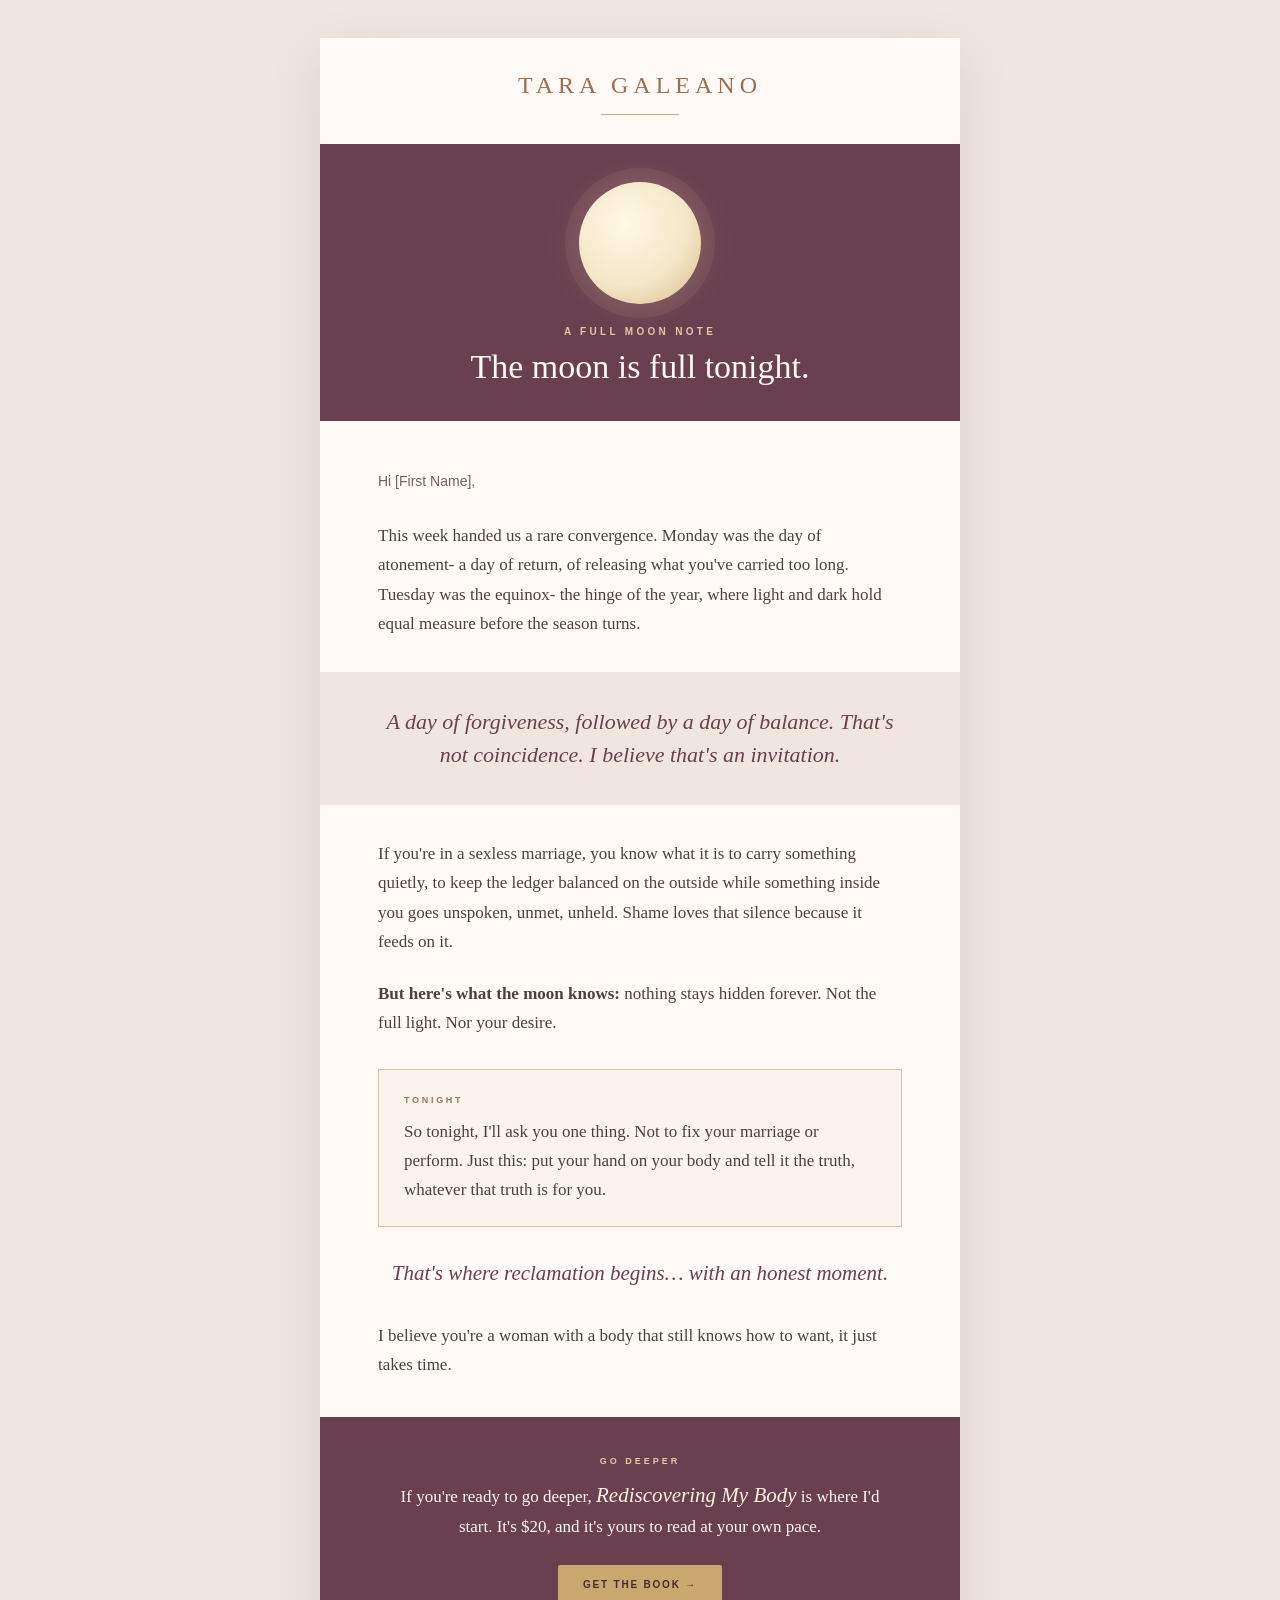
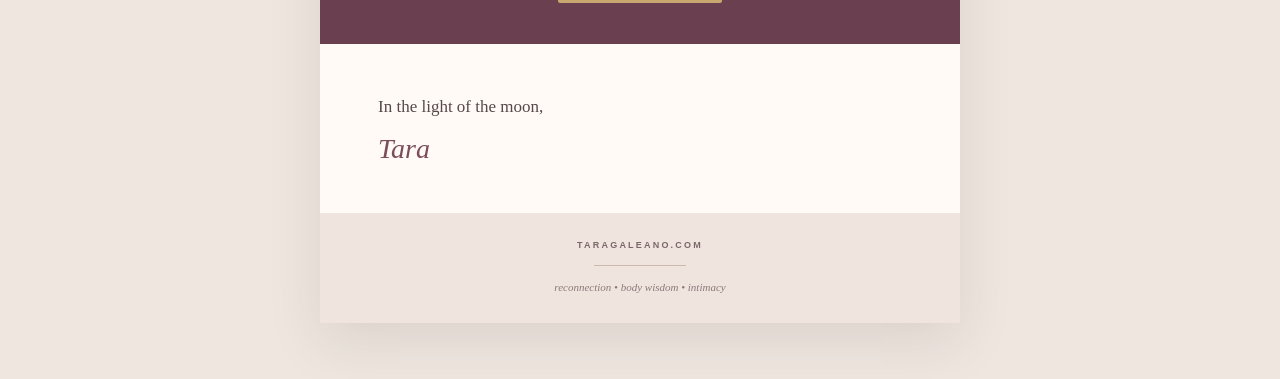
==== index.html @ c7e4b8a0 "Publish Full Moon Newsletter" ====
<!doctype html>
<html lang="en">
<head>
<meta charset="utf-8">
<meta name="viewport" content="width=device-width, initial-scale=1">
<title>Full Moon Newsletter</title>
<style>
  *{box-sizing:border-box}
  html,body{margin:0;padding:0;background:#eee6df;color:#493b3d}
  body{font-family:Arial,Helvetica,sans-serif;-webkit-font-smoothing:antialiased}
  .shell{padding:38px 16px 56px}
  .email{width:640px;max-width:100%;margin:0 auto;background:#fffaf5;box-shadow:0 18px 52px rgba(63,36,42,.10)}
  .header{padding:34px 36px 29px;text-align:center;background:#fffaf5}
  .name{font-family:Georgia,'Times New Roman',serif;font-size:24px;letter-spacing:5px;color:#9b6e50;text-transform:uppercase}
  .header-line{width:78px;height:1px;background:#c5a986;margin:15px auto 0}

  .hero{background:#6a3f50;padding:38px 28px 34px;text-align:center}
  .moon{width:122px;height:122px;border-radius:50%;margin:0 auto 22px;background:radial-gradient(circle at 38% 34%,#fff8e7 0%,#f4e6c6 56%,#d8bd8f 100%);box-shadow:0 0 0 14px rgba(242,224,190,.06),0 0 38px rgba(244,225,190,.18)}
  .eyebrow{font-size:10px;letter-spacing:3.3px;text-transform:uppercase;color:#e0c7a5;font-weight:bold;margin-bottom:10px}
  .hero-title{font-family:Georgia,'Times New Roman',serif;color:#fffaf1;font-size:34px;line-height:1.18;font-weight:normal;margin:0}

  .body{padding:48px 58px 16px}
  .body p{font-family:Georgia,'Times New Roman',serif;font-size:17px;line-height:1.72;margin:0 0 23px;color:#4d4041}
  .greeting{font-family:Arial,Helvetica,sans-serif!important;font-size:14px!important;color:#735e62!important;margin-bottom:28px!important}

  .quote{background:#f1e6df;margin:34px -58px;padding:34px 58px;text-align:center}
  .quote p{font-size:22px;line-height:1.48;color:#6a3f50;font-style:italic;margin:0}

  .callout{border:1px solid #d8c2aa;background:#fbf4ee;padding:25px 25px 22px;margin:31px 0}
  .callout-label{font-family:Arial,Helvetica,sans-serif;font-size:9px;letter-spacing:2.7px;text-transform:uppercase;color:#9d754f;font-weight:bold;margin-bottom:12px}
  .callout p{font-size:17px;margin:0}

  .reclaim{text-align:center!important;font-size:21px!important;line-height:1.5!important;color:#6a3f50!important;font-style:italic;margin:31px 0!important}

  .book{margin:38px -58px 0;background:#6a3f50;padding:39px 48px 41px;text-align:center}
  .book-label{font-size:9px;letter-spacing:3px;text-transform:uppercase;color:#e2c8a7;font-weight:bold;margin-bottom:12px}
  .book p{color:#fff9f1;font-size:17px;line-height:1.65;margin:0 auto 24px;max-width:480px}
  .book em{font-size:21px;color:#fff3df}
  .button{display:inline-block;background:#c9a76e;color:#3f2c34;text-decoration:none;padding:14px 25px 13px;text-transform:uppercase;letter-spacing:1.8px;font-size:10px;font-weight:bold;border-radius:2px}

  .signoff{padding:34px 58px 42px;background:#fffaf5}
  .signoff p{font-family:Georgia,'Times New Roman',serif;font-size:17px;line-height:1.55;margin:0;color:#57484a}
  .signature{font-size:28px!important;color:#7b4c5c!important;font-style:italic;margin-top:7px!important}

  .footer{padding:27px 36px 30px;background:#efe5de;text-align:center}
  .site{font-size:9px;letter-spacing:2.2px;text-transform:uppercase;color:#7b676a;font-weight:bold}
  .footer-line{width:92px;height:1px;background:#cdb9aa;margin:15px auto}
  .footer-note{font-family:Georgia,'Times New Roman',serif;font-size:11px;color:#8c787a;font-style:italic}

  @media(max-width:680px){
    .shell{padding:0;background:#fffaf5}
    .email{width:100%;box-shadow:none}
    .header{padding:28px 24px 24px}
    .name{font-size:20px;letter-spacing:4px}
    .hero{padding:34px 22px 31px}
    .moon{width:104px;height:104px;margin-bottom:20px}
    .hero-title{font-size:29px}
    .body{padding:39px 25px 12px}
    .body p{font-size:16px;line-height:1.68;margin-bottom:21px}
    .greeting{font-size:13px!important;margin-bottom:25px!important}
    .quote{margin:31px -25px;padding:31px 25px}
    .quote p{font-size:20px}
    .callout{padding:22px 20px 20px;margin:28px 0}
    .callout p{font-size:16px}
    .reclaim{font-size:19px!important}
    .book{margin:34px -25px 0;padding:35px 25px 37px}
    .book p{font-size:16px}
    .book em{font-size:20px}
    .signoff{padding:32px 25px 38px}
    .signoff p{font-size:16px}
    .footer{padding:25px 24px 28px}
  }
</style>
</head>
<body>
<div class="shell">
  <main class="email">
    <header class="header">
      <div class="name">TARA GALEANO</div>
      <div class="header-line"></div>
    </header>

    <section class="hero">
      <div class="moon"></div>
      <div class="eyebrow">A Full Moon Note</div>
      <h1 class="hero-title">The moon is full tonight.</h1>
    </section>

    <section class="body">
      <p class="greeting">Hi [First Name],</p>

      <p>This week handed us a rare convergence. Monday was the day of atonement- a day of return, of releasing what you've carried too long. Tuesday was the equinox- the hinge of the year, where light and dark hold equal measure before the season turns.</p>

      <div class="quote">
        <p>A day of forgiveness, followed by a day of balance. That's not coincidence. I believe that's an invitation.</p>
      </div>

      <p>If you're in a sexless marriage, you know what it is to carry something quietly, to keep the ledger balanced on the outside while something inside you goes unspoken, unmet, unheld. Shame loves that silence because it feeds on it.</p>

      <p><strong>But here's what the moon knows:</strong> nothing stays hidden forever. Not the full light. Nor your desire.</p>

      <div class="callout">
        <div class="callout-label">Tonight</div>
        <p>So tonight, I'll ask you one thing. Not to fix your marriage or perform. Just this: put your hand on your body and tell it the truth, whatever that truth is for you.</p>
      </div>

      <p class="reclaim">That's where reclamation begins… with an honest moment.</p>

      <p>I believe you're a woman with a body that still knows how to want, it just takes time.</p>

      <div class="book">
        <div class="book-label">Go deeper</div>
        <p>If you're ready to go deeper, <em>Rediscovering My Body</em> is where I'd start. It's $20, and it's yours to read at your own pace.</p>
        <a class="button" href="https://www.goodreads.com/book/show/56628600-rediscovering-my-body" target="_blank" rel="noopener">Get the book →</a>
      </div>
    </section>

    <section class="signoff">
      <p>In the light of the moon,</p>
      <p class="signature">Tara</p>
    </section>

    <footer class="footer">
      <div class="site">taragaleano.com</div>
      <div class="footer-line"></div>
      <div class="footer-note">reconnection • body wisdom • intimacy</div>
    </footer>
  </main>
</div>
</body>
</html>
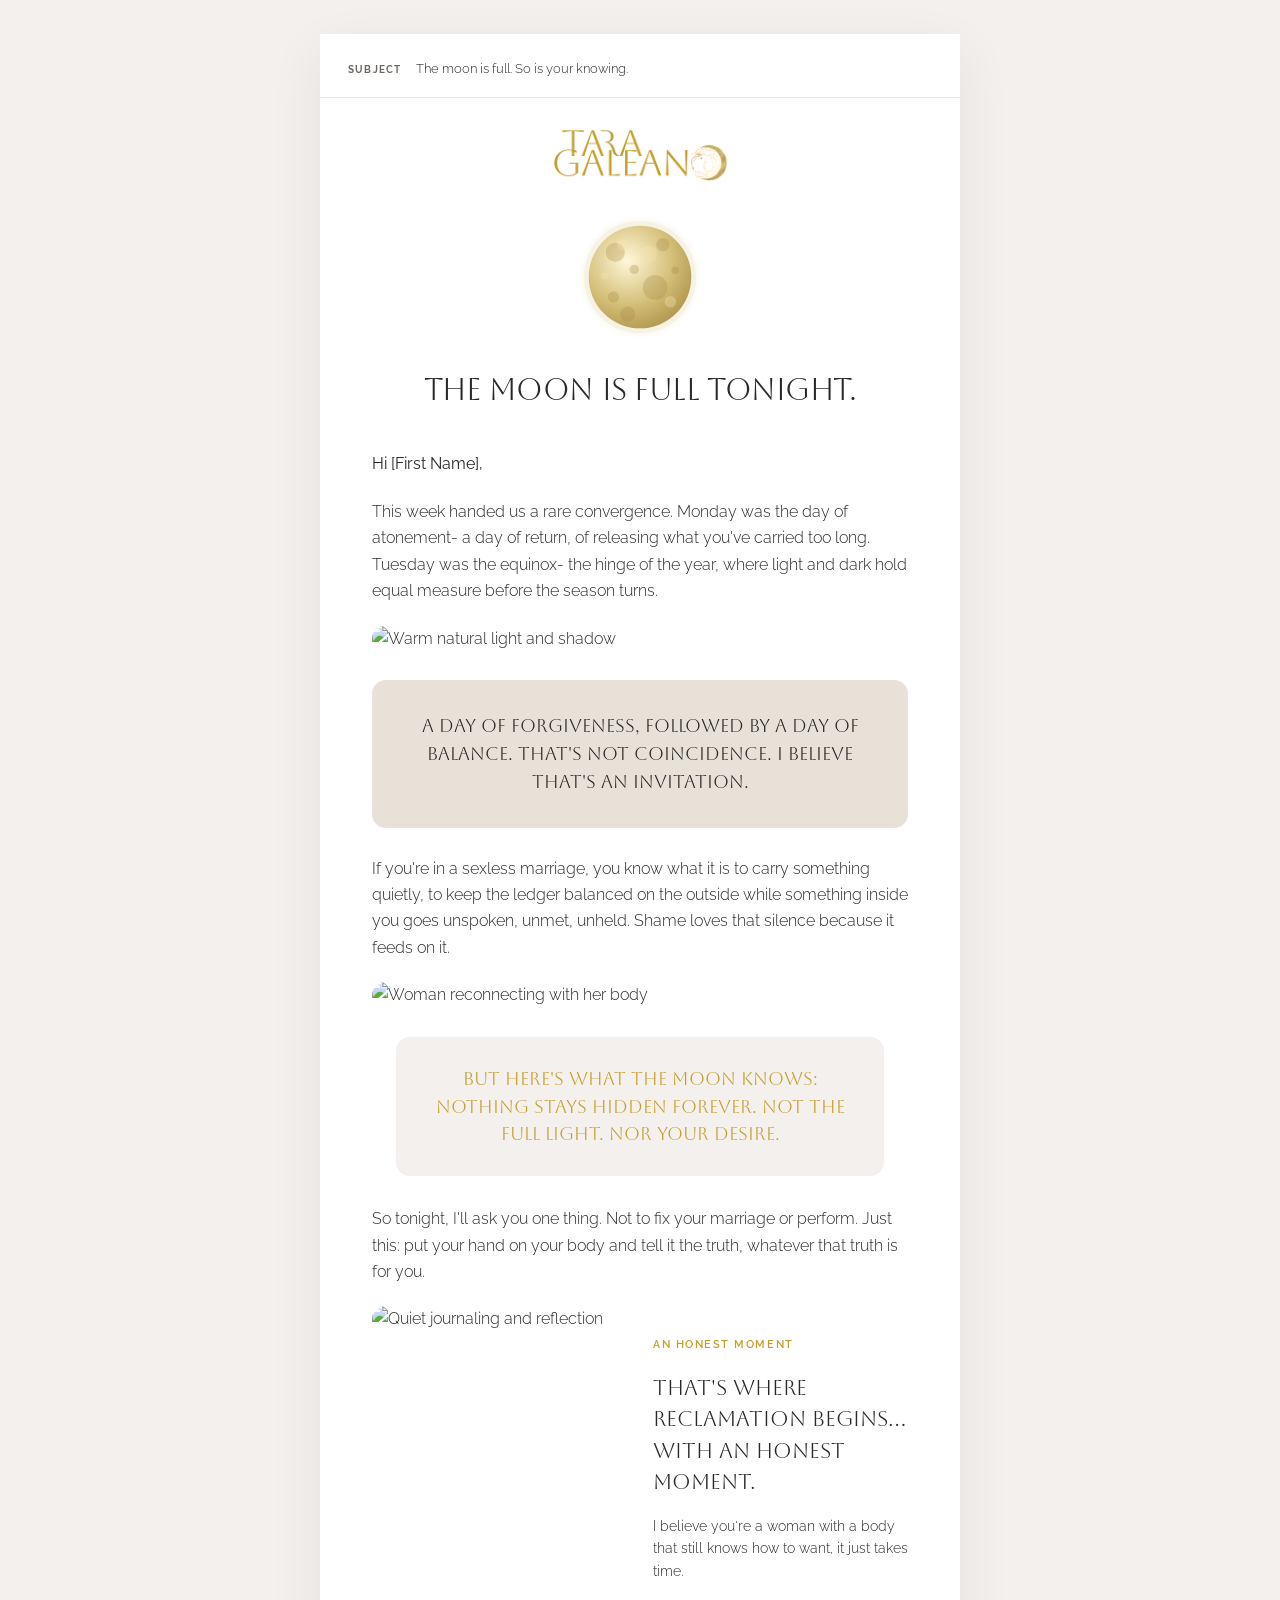
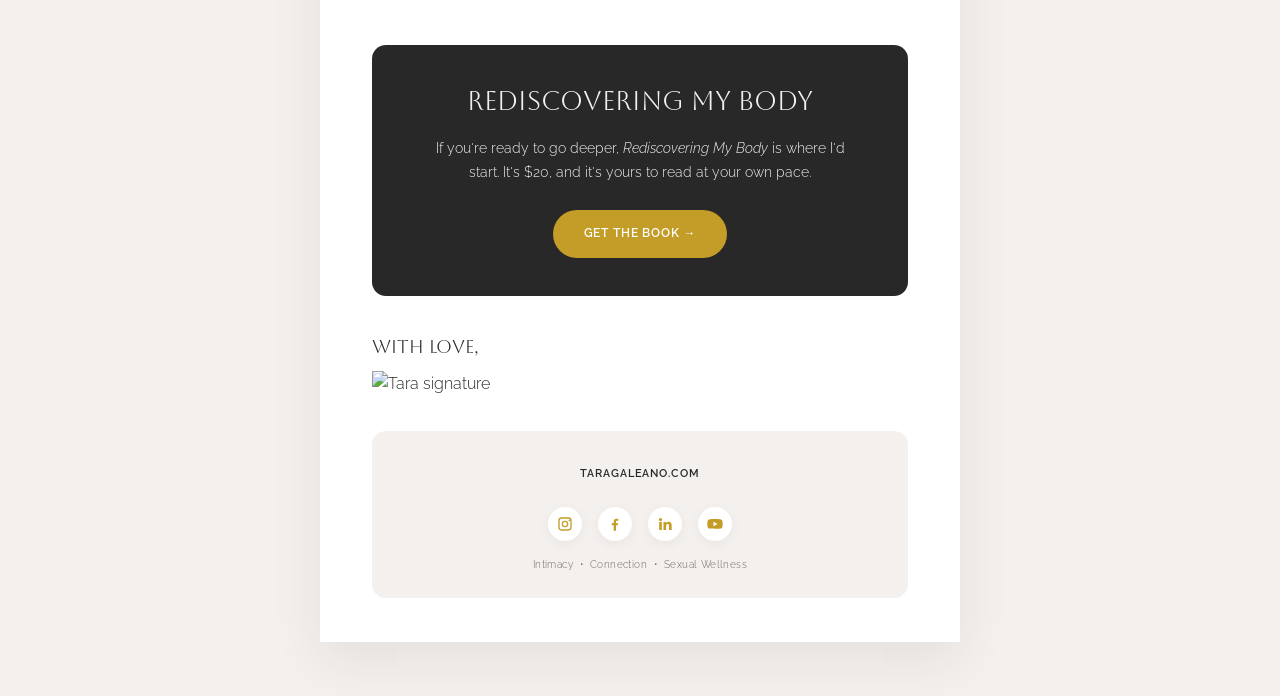
==== commit 6e2f4b48: "Publish final Full Moon Newsletter" ====
--- a/index.html
+++ b/index.html
@@ -4,128 +4,158 @@
 <meta charset="utf-8">
 <meta name="viewport" content="width=device-width, initial-scale=1">
 <title>Full Moon Newsletter</title>
+<meta name="description" content="Full Moon Newsletter by Tara Galeano">
+<link rel="preconnect" href="https://fonts.googleapis.com">
+<link rel="preconnect" href="https://fonts.gstatic.com" crossorigin>
+<link href="https://fonts.googleapis.com/css2?family=Aboreto&family=Raleway:wght@300;400;500;600&display=swap" rel="stylesheet">
 <style>
-  *{box-sizing:border-box}
-  html,body{margin:0;padding:0;background:#eee6df;color:#493b3d}
-  body{font-family:Arial,Helvetica,sans-serif;-webkit-font-smoothing:antialiased}
-  .shell{padding:38px 16px 56px}
-  .email{width:640px;max-width:100%;margin:0 auto;background:#fffaf5;box-shadow:0 18px 52px rgba(63,36,42,.10)}
-  .header{padding:34px 36px 29px;text-align:center;background:#fffaf5}
-  .name{font-family:Georgia,'Times New Roman',serif;font-size:24px;letter-spacing:5px;color:#9b6e50;text-transform:uppercase}
-  .header-line{width:78px;height:1px;background:#c5a986;margin:15px auto 0}
-
-  .hero{background:#6a3f50;padding:38px 28px 34px;text-align:center}
-  .moon{width:122px;height:122px;border-radius:50%;margin:0 auto 22px;background:radial-gradient(circle at 38% 34%,#fff8e7 0%,#f4e6c6 56%,#d8bd8f 100%);box-shadow:0 0 0 14px rgba(242,224,190,.06),0 0 38px rgba(244,225,190,.18)}
-  .eyebrow{font-size:10px;letter-spacing:3.3px;text-transform:uppercase;color:#e0c7a5;font-weight:bold;margin-bottom:10px}
-  .hero-title{font-family:Georgia,'Times New Roman',serif;color:#fffaf1;font-size:34px;line-height:1.18;font-weight:normal;margin:0}
-
-  .body{padding:48px 58px 16px}
-  .body p{font-family:Georgia,'Times New Roman',serif;font-size:17px;line-height:1.72;margin:0 0 23px;color:#4d4041}
-  .greeting{font-family:Arial,Helvetica,sans-serif!important;font-size:14px!important;color:#735e62!important;margin-bottom:28px!important}
-
-  .quote{background:#f1e6df;margin:34px -58px;padding:34px 58px;text-align:center}
-  .quote p{font-size:22px;line-height:1.48;color:#6a3f50;font-style:italic;margin:0}
-
-  .callout{border:1px solid #d8c2aa;background:#fbf4ee;padding:25px 25px 22px;margin:31px 0}
-  .callout-label{font-family:Arial,Helvetica,sans-serif;font-size:9px;letter-spacing:2.7px;text-transform:uppercase;color:#9d754f;font-weight:bold;margin-bottom:12px}
-  .callout p{font-size:17px;margin:0}
-
-  .reclaim{text-align:center!important;font-size:21px!important;line-height:1.5!important;color:#6a3f50!important;font-style:italic;margin:31px 0!important}
-
-  .book{margin:38px -58px 0;background:#6a3f50;padding:39px 48px 41px;text-align:center}
-  .book-label{font-size:9px;letter-spacing:3px;text-transform:uppercase;color:#e2c8a7;font-weight:bold;margin-bottom:12px}
-  .book p{color:#fff9f1;font-size:17px;line-height:1.65;margin:0 auto 24px;max-width:480px}
-  .book em{font-size:21px;color:#fff3df}
-  .button{display:inline-block;background:#c9a76e;color:#3f2c34;text-decoration:none;padding:14px 25px 13px;text-transform:uppercase;letter-spacing:1.8px;font-size:10px;font-weight:bold;border-radius:2px}
-
-  .signoff{padding:34px 58px 42px;background:#fffaf5}
-  .signoff p{font-family:Georgia,'Times New Roman',serif;font-size:17px;line-height:1.55;margin:0;color:#57484a}
-  .signature{font-size:28px!important;color:#7b4c5c!important;font-style:italic;margin-top:7px!important}
-
-  .footer{padding:27px 36px 30px;background:#efe5de;text-align:center}
-  .site{font-size:9px;letter-spacing:2.2px;text-transform:uppercase;color:#7b676a;font-weight:bold}
-  .footer-line{width:92px;height:1px;background:#cdb9aa;margin:15px auto}
-  .footer-note{font-family:Georgia,'Times New Roman',serif;font-size:11px;color:#8c787a;font-style:italic}
-
-  @media(max-width:680px){
-    .shell{padding:0;background:#fffaf5}
-    .email{width:100%;box-shadow:none}
-    .header{padding:28px 24px 24px}
-    .name{font-size:20px;letter-spacing:4px}
-    .hero{padding:34px 22px 31px}
-    .moon{width:104px;height:104px;margin-bottom:20px}
-    .hero-title{font-size:29px}
-    .body{padding:39px 25px 12px}
-    .body p{font-size:16px;line-height:1.68;margin-bottom:21px}
-    .greeting{font-size:13px!important;margin-bottom:25px!important}
-    .quote{margin:31px -25px;padding:31px 25px}
-    .quote p{font-size:20px}
-    .callout{padding:22px 20px 20px;margin:28px 0}
-    .callout p{font-size:16px}
-    .reclaim{font-size:19px!important}
-    .book{margin:34px -25px 0;padding:35px 25px 37px}
-    .book p{font-size:16px}
-    .book em{font-size:20px}
-    .signoff{padding:32px 25px 38px}
-    .signoff p{font-size:16px}
-    .footer{padding:25px 24px 28px}
-  }
+:root{
+  --charcoal:#282828;
+  --secondary:#CAB8A2;
+  --gold:#C49D29;
+  --warm:#E8E1D8;
+  --cream:#F4F0EE;
+  --white:#FFFFFF;
+  --muted:#6B665F;
+}
+*{box-sizing:border-box}
+html,body{margin:0;padding:0;background:var(--cream);color:var(--charcoal)}
+body{font-family:'Raleway',Arial,sans-serif;font-weight:300;line-height:1.65;-webkit-font-smoothing:antialiased}
+a{color:inherit}
+.stage{padding:34px 14px 54px}
+.email{width:640px;max-width:100%;margin:0 auto;background:var(--white);box-shadow:0 18px 50px rgba(40,40,40,.08);overflow:hidden}
+.subject{display:flex;gap:15px;align-items:baseline;padding:24px 28px 18px;border-bottom:1px solid rgba(202,184,162,.35);font-size:13px}
+.subject strong{font-size:10px;letter-spacing:.12em;color:var(--muted)}
+.hero{text-align:center;padding:30px 54px 42px;background:var(--white)}
+.hero-logo{width:175px;max-width:47%;display:block;margin:0 auto 18px}
+.hero-moon{width:152px;height:152px;display:block;margin:0 auto 18px}
+.hero h1{font-family:'Aboreto',serif;font-weight:400;font-size:30px;line-height:1.24;margin:0;color:var(--charcoal);letter-spacing:-.015em}
+.content{padding:0 52px}
+p{margin:0 0 21px;font-size:16px;line-height:1.65}
+.greeting{font-weight:400;margin-bottom:22px}
+.stock{width:100%;display:block;border-radius:14px;margin:12px 0 28px}
+.quote{background:var(--warm);padding:32px 40px;border-radius:14px;margin:0 0 28px;text-align:center}
+.quote p{font-family:'Aboreto',serif;font-size:18px;line-height:1.55;margin:0}
+.moon-knowledge{background:var(--cream);padding:28px 38px;border-radius:14px;margin:0 24px 30px;text-align:center}
+.moon-knowledge p{font-family:'Aboreto',serif;font-size:18px;line-height:1.55;margin:0;color:var(--gold)}
+.reflection{display:grid;grid-template-columns:1fr 1fr;gap:26px;align-items:center;margin:8px 0 34px}
+.reflection img{width:100%;height:305px;object-fit:cover;border-radius:14px}
+.kicker{font-size:11px;letter-spacing:.14em;font-weight:600;color:var(--gold);margin:0 0 18px;text-transform:uppercase}
+.reflection h2{font-family:'Aboreto',serif;font-size:21px;line-height:1.5;font-weight:400;margin:0 0 17px}
+.reflection p{font-size:14px;line-height:1.6;margin:0}
+.cta{margin:0 52px 36px;background:var(--charcoal);color:var(--cream);border-radius:14px;padding:40px 45px 38px;text-align:center}
+.cta h2{font-family:'Aboreto',serif;font-weight:400;font-size:26px;line-height:1.3;margin:0 0 18px}
+.cta p{font-size:14px;line-height:1.7;margin:0 auto 25px;max-width:430px}
+.button{display:inline-block;background:var(--gold);color:var(--white);text-decoration:none;padding:14px 31px;border-radius:999px;font-size:12px;font-weight:600;letter-spacing:.07em;text-transform:uppercase}
+.signoff{padding:0 52px 33px}
+.signoff .with-love{font-family:'Aboreto',serif;font-size:18px;margin:0 0 10px}
+.signature{width:132px;display:block}
+.footer{margin:0 52px 44px;background:var(--cream);border-radius:14px;padding:28px 22px 24px;text-align:center}
+.website{font-size:11px;font-weight:600;letter-spacing:.08em;text-decoration:none}
+.socials{display:flex;justify-content:center;gap:16px;margin:22px 0 16px;flex-wrap:wrap}
+.socials a{width:34px;height:34px;border-radius:50%;display:inline-flex;align-items:center;justify-content:center;color:var(--gold);background:var(--white);text-decoration:none;box-shadow:0 3px 12px rgba(40,40,40,.05)}
+.socials svg{width:16px;height:16px;fill:currentColor}
+.footer-note{font-size:10px;color:var(--muted);letter-spacing:.04em;margin:0}
+@media (max-width:640px){
+  .stage{padding:0;background:var(--white)}
+  .email{width:100%;box-shadow:none}
+  .subject{padding:18px 20px 14px;font-size:12px;gap:12px}
+  .hero{padding:27px 24px 34px}
+  .hero-logo{width:146px;max-width:56%;margin-bottom:14px}
+  .hero-moon{width:132px;height:132px;margin-bottom:15px}
+  .hero h1{font-size:25px;line-height:1.3}
+  .content{padding:0 24px}
+  p{font-size:15px;line-height:1.68;margin-bottom:19px}
+  .stock{border-radius:12px;margin:9px 0 24px}
+  .quote{padding:27px 25px;border-radius:12px;margin-bottom:24px}
+  .quote p{font-size:16px;line-height:1.6}
+  .moon-knowledge{margin:0 0 26px;padding:26px 24px;border-radius:12px}
+  .moon-knowledge p{font-size:16px}
+  .reflection{grid-template-columns:1fr;gap:21px;margin-bottom:28px}
+  .reflection img{height:290px}
+  .reflection h2{font-size:20px}
+  .reflection p{font-size:14px}
+  .cta{margin:0 24px 31px;padding:34px 26px 33px;border-radius:12px}
+  .cta h2{font-size:22px}
+  .cta p{font-size:14px}
+  .signoff{padding:0 24px 30px}
+  .footer{margin:0 24px 32px;padding:26px 18px 22px}
+}
 </style>
 </head>
 <body>
-<div class="shell">
-  <main class="email">
-    <header class="header">
-      <div class="name">TARA GALEANO</div>
-      <div class="header-line"></div>
-    </header>
+<div class="stage">
+<main class="email">
+  <div class="subject"><strong>SUBJECT</strong><span>The moon is full. So is your knowing.</span></div>
 
-    <section class="hero">
-      <div class="moon"></div>
-      <div class="eyebrow">A Full Moon Note</div>
-      <h1 class="hero-title">The moon is full tonight.</h1>
-    </section>
+  <header class="hero">
+    <img class="hero-logo" src="tara-logo.png" alt="Tara Galeano">
+    <svg class="hero-moon" viewBox="0 0 160 160" role="img" aria-label="Full moon" xmlns="http://www.w3.org/2000/svg">
+      <defs><radialGradient id="moonFill" cx="38%" cy="34%" r="68%"><stop offset="0" stop-color="#fff7d9"/><stop offset=".62" stop-color="#d5c17b"/><stop offset="1" stop-color="#b69b53"/></radialGradient><filter id="softGlow" x="-40%" y="-40%" width="180%" height="180%"><feGaussianBlur stdDeviation="4" result="b"/><feMerge><feMergeNode in="b"/><feMergeNode in="SourceGraphic"/></feMerge></filter></defs>
+      <circle cx="80" cy="80" r="59" fill="#d5c17b" opacity=".20" filter="url(#softGlow)"/>
+      <circle cx="80" cy="80" r="54" fill="url(#moonFill)"/>
+      <g fill="#a88946" opacity=".30"><circle cx="54" cy="54" r="10"/><circle cx="104" cy="46" r="7"/><circle cx="96" cy="91" r="13"/><circle cx="52" cy="101" r="6"/><circle cx="74" cy="72" r="5"/><circle cx="117" cy="73" r="4"/><circle cx="67" cy="119" r="8"/></g>
+      <g fill="#f6e7b2" opacity=".34"><circle cx="62" cy="46" r="6"/><circle cx="89" cy="56" r="9"/><circle cx="112" cy="106" r="6"/><circle cx="43" cy="79" r="4"/></g>
+    </svg>
+    <h1>The moon is full tonight.</h1>
+  </header>
 
-    <section class="body">
-      <p class="greeting">Hi [First Name],</p>
+  <section class="content">
+    <p class="greeting">Hi [First Name],</p>
+    <p>This week handed us a rare convergence. Monday was the day of atonement- a day of return, of releasing what you've carried too long. Tuesday was the equinox- the hinge of the year, where light and dark hold equal measure before the season turns.</p>
 
-      <p>This week handed us a rare convergence. Monday was the day of atonement- a day of return, of releasing what you've carried too long. Tuesday was the equinox- the hinge of the year, where light and dark hold equal measure before the season turns.</p>
+    <img class="stock" src="https://images.pexels.com/photos/8354517/pexels-photo-8354517.jpeg?auto=compress&cs=tinysrgb&w=1600" alt="Warm natural light and shadow">
 
-      <div class="quote">
-        <p>A day of forgiveness, followed by a day of balance. That's not coincidence. I believe that's an invitation.</p>
+    <div class="quote"><p>A day of forgiveness, followed by a day of balance. That's not coincidence. I believe that's an invitation.</p></div>
+
+    <p>If you're in a sexless marriage, you know what it is to carry something quietly, to keep the ledger balanced on the outside while something inside you goes unspoken, unmet, unheld. Shame loves that silence because it feeds on it.</p>
+
+    <img class="stock" src="https://images.pexels.com/photos/7752683/pexels-photo-7752683.jpeg?auto=compress&cs=tinysrgb&w=1600" alt="Woman reconnecting with her body">
+
+    <div class="moon-knowledge"><p>But here's what the moon knows: nothing stays hidden forever. Not the full light. Nor your desire.</p></div>
+
+    <p>So tonight, I'll ask you one thing. Not to fix your marriage or perform. Just this: put your hand on your body and tell it the truth, whatever that truth is for you.</p>
+
+    <div class="reflection">
+      <img src="https://images.pexels.com/photos/8279473/pexels-photo-8279473.jpeg?auto=compress&cs=tinysrgb&w=1600" alt="Quiet journaling and reflection">
+      <div>
+        <div class="kicker">An honest moment</div>
+        <h2>That's where reclamation begins... with an honest moment.</h2>
+        <p>I believe you're a woman with a body that still knows how to want, it just takes time.</p>
       </div>
+    </div>
+  </section>
 
-      <p>If you're in a sexless marriage, you know what it is to carry something quietly, to keep the ledger balanced on the outside while something inside you goes unspoken, unmet, unheld. Shame loves that silence because it feeds on it.</p>
+  <section class="cta">
+    <h2>Rediscovering My Body</h2>
+    <p>If you're ready to go deeper, <em>Rediscovering My Body</em> is where I'd start. It's $20, and it's yours to read at your own pace.</p>
+    <a class="button" href="https://a.co/d/04ATgZFo" target="_blank" rel="noopener">Get the Book →</a>
+  </section>
 
-      <p><strong>But here's what the moon knows:</strong> nothing stays hidden forever. Not the full light. Nor your desire.</p>
+  <section class="signoff">
+    <p class="with-love">With love,</p>
+    <img class="signature" src="tara-signature.png" alt="Tara signature">
+  </section>
 
-      <div class="callout">
-        <div class="callout-label">Tonight</div>
-        <p>So tonight, I'll ask you one thing. Not to fix your marriage or perform. Just this: put your hand on your body and tell it the truth, whatever that truth is for you.</p>
-      </div>
-
-      <p class="reclaim">That's where reclamation begins… with an honest moment.</p>
-
-      <p>I believe you're a woman with a body that still knows how to want, it just takes time.</p>
-
-      <div class="book">
-        <div class="book-label">Go deeper</div>
-        <p>If you're ready to go deeper, <em>Rediscovering My Body</em> is where I'd start. It's $20, and it's yours to read at your own pace.</p>
-        <a class="button" href="https://www.goodreads.com/book/show/56628600-rediscovering-my-body" target="_blank" rel="noopener">Get the book →</a>
-      </div>
-    </section>
-
-    <section class="signoff">
-      <p>In the light of the moon,</p>
-      <p class="signature">Tara</p>
-    </section>
-
-    <footer class="footer">
-      <div class="site">taragaleano.com</div>
-      <div class="footer-line"></div>
-      <div class="footer-note">reconnection • body wisdom • intimacy</div>
-    </footer>
-  </main>
+  <footer class="footer">
+    <a class="website" href="https://taragaleano.com/" target="_blank" rel="noopener">TARAGALEANO.COM</a>
+    <div class="socials">
+      <a href="https://www.instagram.com/tara.galeano/" aria-label="Instagram" target="_blank" rel="noopener">
+        <svg viewBox="0 0 24 24" aria-hidden="true"><path d="M7 2h10a5 5 0 0 1 5 5v10a5 5 0 0 1-5 5H7a5 5 0 0 1-5-5V7a5 5 0 0 1 5-5Zm0 2a3 3 0 0 0-3 3v10a3 3 0 0 0 3 3h10a3 3 0 0 0 3-3V7a3 3 0 0 0-3-3H7Zm11.5 1.5a1.25 1.25 0 1 1 0 2.5 1.25 1.25 0 0 1 0-2.5ZM12 7a5 5 0 1 1 0 10 5 5 0 0 1 0-10Zm0 2a3 3 0 1 0 0 6 3 3 0 0 0 0-6Z"/></svg>
+      </a>
+      <a href="https://www.facebook.com/TaraGaleano" aria-label="Facebook" target="_blank" rel="noopener">
+        <svg viewBox="0 0 24 24" aria-hidden="true"><path d="M13.5 22v-8h2.8l.4-3.2h-3.2V8.7c0-.9.3-1.6 1.7-1.6h1.8V4.2c-.3 0-1.4-.2-2.6-.2-2.6 0-4.4 1.6-4.4 4.5v2.3H7v3.2h3v8h3.5Z"/></svg>
+      </a>
+      <a href="https://www.linkedin.com/in/taragaleano/" aria-label="LinkedIn" target="_blank" rel="noopener">
+        <svg viewBox="0 0 24 24" aria-hidden="true"><path d="M5.3 7.8A2.3 2.3 0 1 1 5.3 3a2.3 2.3 0 0 1 0 4.8ZM3.3 9h4v12h-4V9Zm6.3 0h3.8v1.6h.1c.5-1 1.8-2.1 3.8-2.1 4 0 4.7 2.6 4.7 6V21h-4v-5.8c0-1.4 0-3.2-2-3.2s-2.3 1.5-2.3 3.1V21h-4V9Z"/></svg>
+      </a>
+      <a href="https://youtube.com/user/BoulderSexTherapy" aria-label="YouTube" target="_blank" rel="noopener">
+        <svg viewBox="0 0 24 24" aria-hidden="true"><path d="M23 7.2a3 3 0 0 0-2.1-2.1C19 4.6 12 4.6 12 4.6s-7 0-8.9.5A3 3 0 0 0 1 7.2 31 31 0 0 0 .5 12c0 1.6.1 3.2.5 4.8a3 3 0 0 0 2.1 2.1c1.9.5 8.9.5 8.9.5s7 0 8.9-.5a3 3 0 0 0 2.1-2.1c.4-1.6.5-3.2.5-4.8 0-1.6-.1-3.2-.5-4.8ZM9.7 15.4V8.6l6 3.4-6 3.4Z"/></svg>
+      </a>
+    </div>
+    <p class="footer-note">Intimacy &nbsp;•&nbsp; Connection &nbsp;•&nbsp; Sexual Wellness</p>
+  </footer>
+</main>
 </div>
 </body>
 </html>
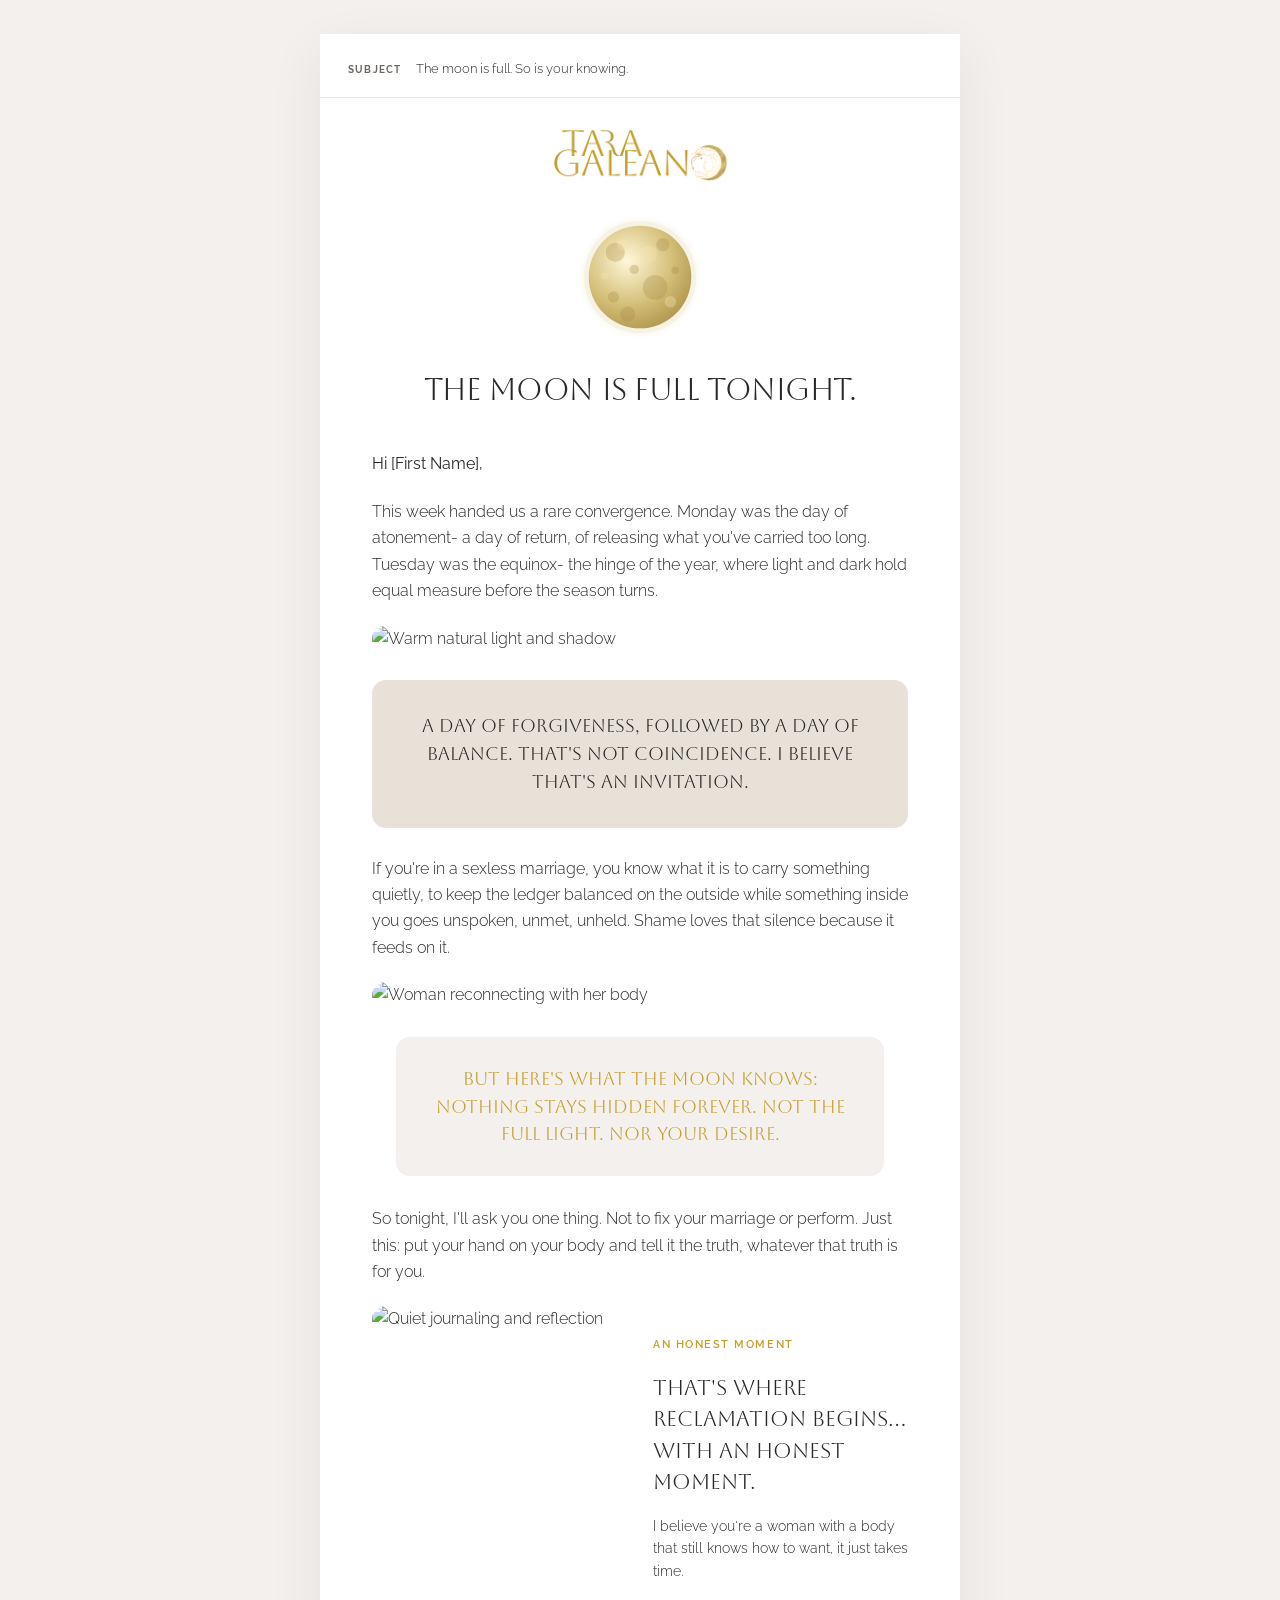
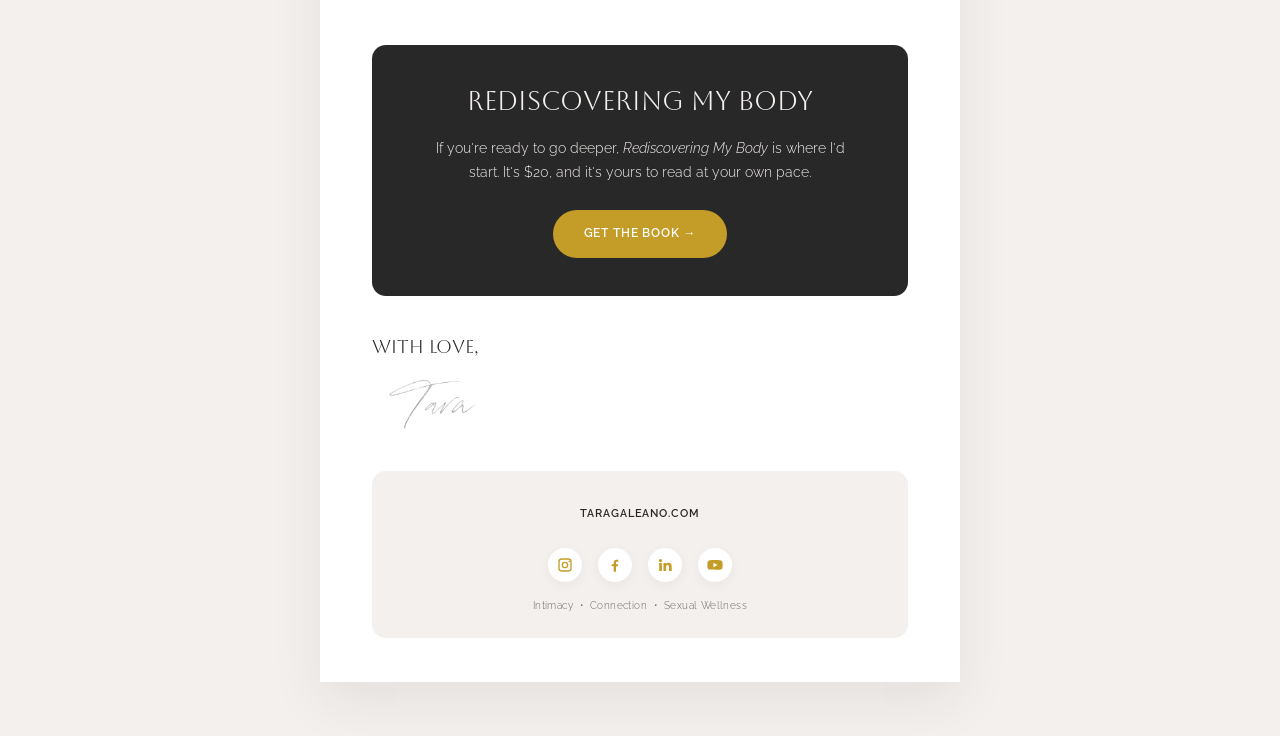
==== commit 6f67b808: "Embed Tara signature in final newsletter" ====
--- a/index.html
+++ b/index.html
@@ -134,7 +134,7 @@
 
   <section class="signoff">
     <p class="with-love">With love,</p>
-    <img class="signature" src="tara-signature.png" alt="Tara signature">
+    <img class="signature" src="[data-uri]" alt="Tara signature">
   </section>
 
   <footer class="footer">
